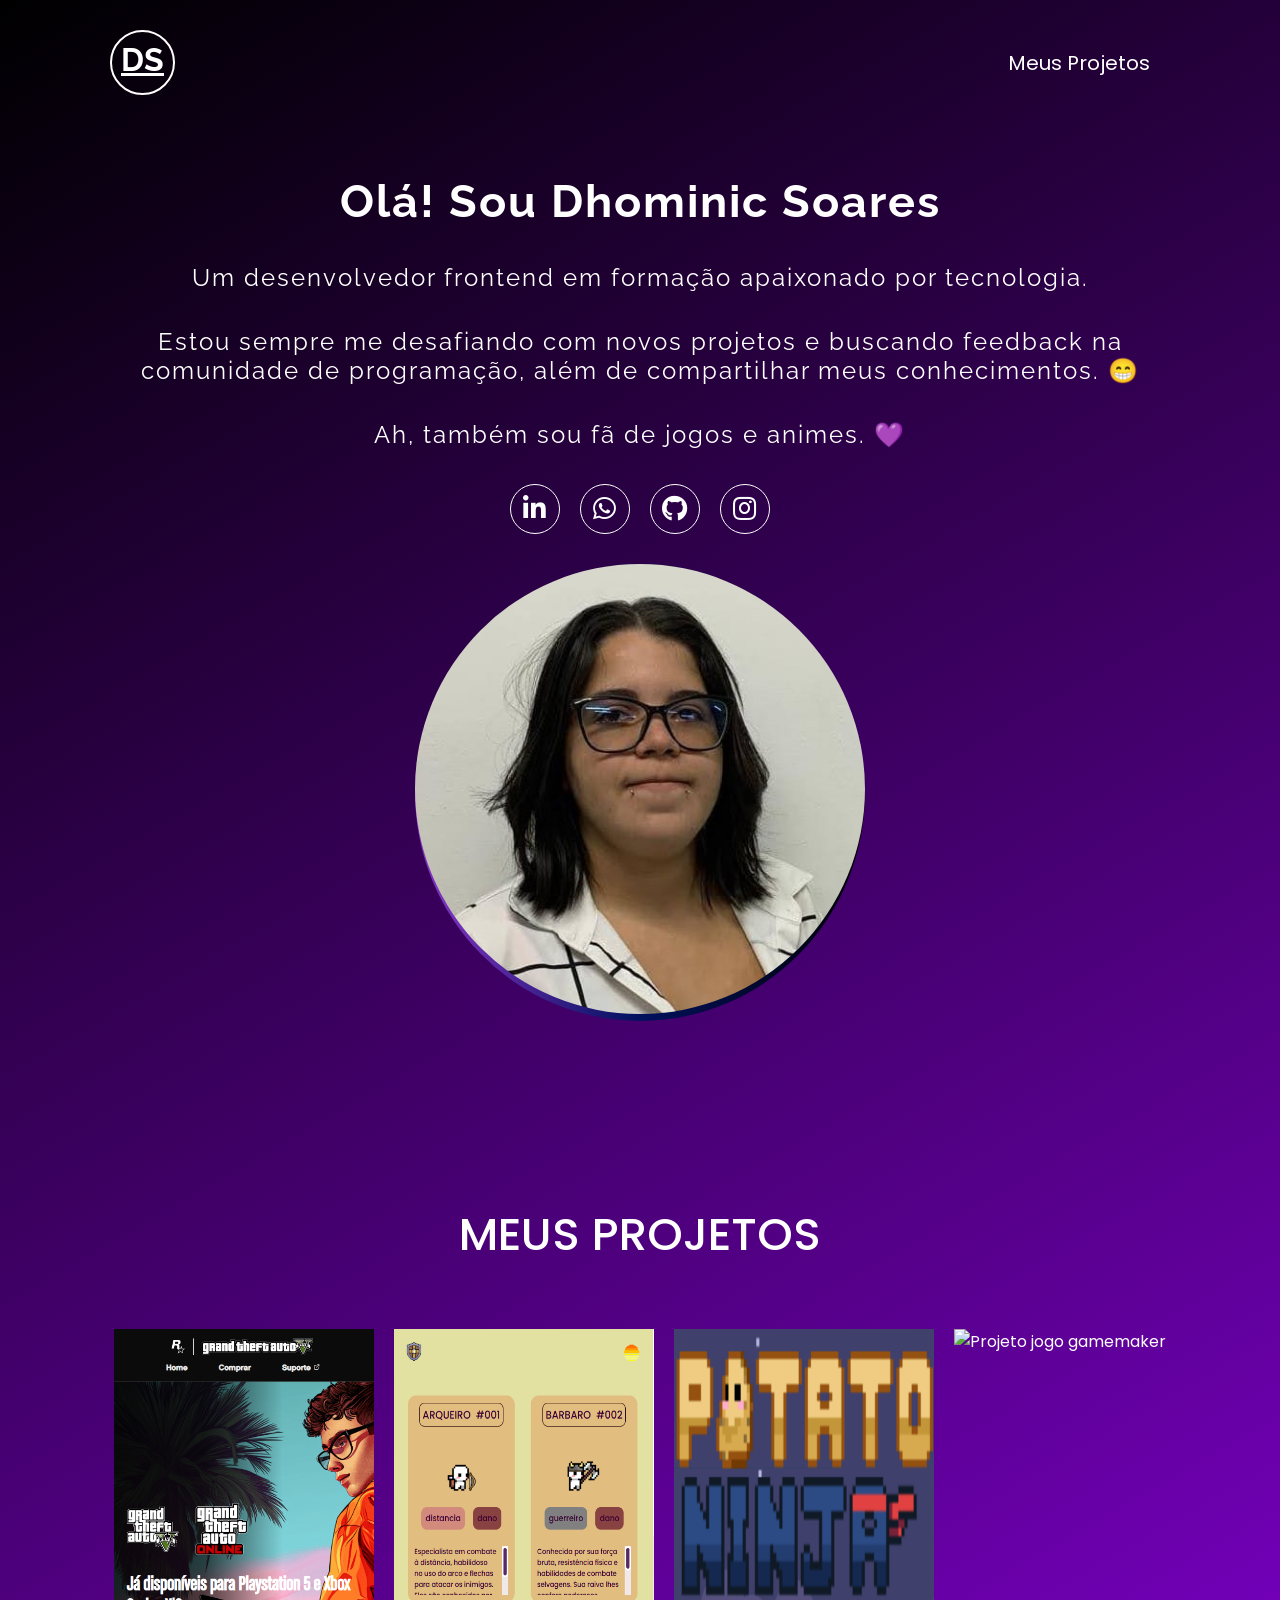
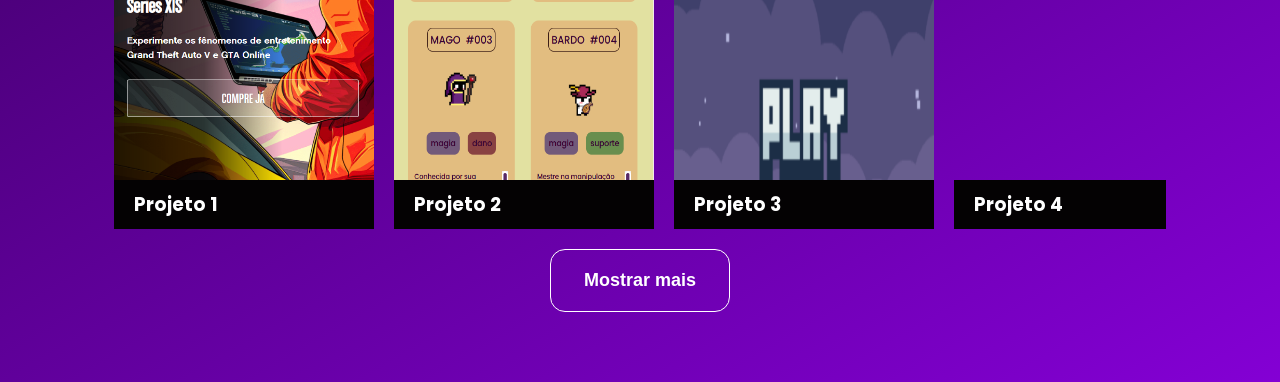
==== projeto-portifolio/index.html @ 5e1f6e1f "Add files via upload" ====
<!DOCTYPE html>
<html lang="pt-BR">
  <head>
    <meta charset="UTF-8" />
    <meta name="viewport" content="width=device-width, initial-scale=1.0" />
    <title>Dhominic Soares - Desenvolvedor Frontend</title>

    <link
      rel="stylesheet"
      href="https://cdnjs.cloudflare.com/ajax/libs/font-awesome/5.15.4/css/all.min.css"/>

    <link
      rel="stylesheet"
      href="https://cdn.jsdelivr.net/gh/devicons/devicon@v2.14.0/devicon.min.css"/>

    <link rel="preconnect" href="https://fonts.googleapis.com" />
    <link rel="preconnect" href="https://fonts.gstatic.com" crossorigin />
    <link
      href="https://fonts.googleapis.com/css2?family=Poppins:ital,wght@0,100;0,200;0,300;0,400;0,500;0,600;0,700;0,800;0,900;1,100;1,200;1,300;1,400;1,500;1,600;1,700;1,800;1,900&family=Raleway:ital,wght@0,100..900;1,100..900&display=swap"
      rel="stylesheet"/>

    <link rel="stylesheet" href="./src/css/reset.css">
    <link rel="stylesheet" href="./src/css/estilos.css">
    <link rel="stylesheet" href="./src/css/responsivo.css">

  </head>
  <body>
    <header class="cabecalho">
      <a href="#">
        <h1 class="logo">DS</h1>
      </a>

      <nav class="menu">
        <ul>
          <li>
            <a href="#projetos">Meus projetos</a>
          </li>
        </ul>
      </nav>
    </header>
    <section class="home">
      <div class="informacoes">
        <h1>Olá! Sou Dhominic Soares</h1>
        <p>Um desenvolvedor frontend em formação apaixonado por tecnologia.</p>
        <p>
          Estou sempre me desafiando com novos projetos e buscando feedback na
          comunidade de programação, além de compartilhar meus conhecimentos. 😁
        </p>
        <p>Ah, também sou fã de jogos e animes. 💜</p>

        <ul class="redes-sociais">
          <li>
            <a
              href="https://www.linkedin.com/in/dhominic-soares-111437237/"
              title="Ir para o LinkedIn"
              target="_blank"
            >
              <i class="fab fa-linkedin-in"></i>
            </a>
          </li>

          <li>
            <a
              href="https://wa.me/5581996893222"
              title="Enviar Mensagem no WhatsApp"
              target="_blank"
            >
              <i class="fab fa-whatsapp"></i>
            </a>
          </li>

          <li>
            <a
              href="https://github.com/DhominicSV"
              title="Ir para o GitHub"
              target="_blank"
            >
              <i class="fab fa-github"></i>
            </a>
          </li>

          <li>
            <a
              href="https://www.instagram.com/matsuri.aiha/"
              title="Ir para o Instagram"
              target="_blank"
            >
              <i class="fab fa-instagram"></i>
            </a>
          </li>
        </ul>
      </div>

      <div class="container-foto">
        <div class="foto sombra-interna">
          <img
            src="./src/imagens/minha-foto.jpg"
            alt="foto do portfólio de Dhominic"
          />
        </div>
      </div>
    </section>
    <section class="projetos" id="projetos">
      <h2 class="titulo">Meus projetos</h2>

      <div class="container-projetos">
        <div class="projeto ativo">
          <a href="https://github.com/DhominicSV/Projeto-GTA.git" target="_blank">
            <img
              src="./src/imagens/projeto-gta.png"
              alt="Projeto Landing page GTA"
            />
            <h3>Projeto 1</h3>

            <div class="informacoes-projeto">
              <p>Projeto feito usando HTML, CSS e JavaScript</p>
              <p>🔗 Ver no GitHub Pages</p>
            </div>
          </a>
        </div>

        <div class="projeto ativo">
          <a
            href="https://github.com/DhominicSV/listagem-cartas-classes.git"
            target="_blank"
          >
            <img
              src="./src/imagens/projeto-cartas-rpg.png"
              alt="Projeto listagem de classes"
            />
            <h3>Projeto 2</h3>
            <div class="informacoes-projeto">
              <p>Projeto feito usando HTML, CSS e JavaScript</p>
              <p>🔗 Ver no GitHub Pages</p>
            </div>
          </a>
        </div>

        <div class="projeto ativo">
          <a
            href="https://dhominicsv.itch.io/batata-ninja"
            target="_blank"
          >
            <img
              src="./src/imagens/projeto-jogo-crianca_resized.png"
              alt="Projeto jogo construc3"
            />
            <h3>Projeto 3</h3>
            <div class="informacoes-projeto">
              <p>Projeto usando Python e lógica de programação</p>
              <p>🔗 Ver no itch.io</p>
            </div>
          </a>
        </div>

        <div class="projeto ativo">
          <a href="https://github.com/" target="_blank">
            <img
              src="https://via.placeholder.com/515X700"
              alt="Projeto jogo gamemaker"
            />
            <h3>Projeto 4</h3>
            <div class="informacoes-projeto">
              <p>Projeto feito usando ...</p>
              <p>🔗 Ver no ...</p>
            </div>
          </a>
        </div>

        <div class="projeto">
          <a href="#" target="_blank">
            <img
              src="https://via.placeholder.com/515X700"
              alt="Projeto landing page Mario"
            />
            <h3>Projeto 5</h3>
            <div class="informacoes-projeto">
              <p>Projeto feito usando ...</p>
              <p>🔗 Ver no ...</p>
            </div>
          </a>
        </div>

        <div class="projeto">
          <a href="#" target="_blank">
            <img
              src="https://via.placeholder.com/515X700"
              alt="Capa do projeto"
            />
            <h3>Projeto 6</h3>
            <div class="informacoes-projeto">
              <p>Projeto feito usando ...</p>
              <p>🔗 Ver no ...</p>
            </div>
          </a>
        </div>

        <div class="projeto">
          <a href="#" target="_blank">
            <img
              src="https://via.placeholder.com/515X700"
              alt="Capa do projeto"
            />
            <h3>Projeto 7</h3>
            <div class="informacoes-projeto">
              <p>Projeto feito usando ...</p>
              <p>🔗 Ver no ...</p>
            </div>
          </a>
        </div>

        <div class="projeto">
          <a href="#" target="_blank">
            <img
              src="https://via.placeholder.com/515X700"
              alt="Capa do projeto"
            />
            <h3>Projeto 8</h3>
            <div class="informacoes-projeto">
              <p>Projeto feito usando ...</p>
              <p>🔗 Ver no ...</p>
            </div>
          </a>
        </div>
      </div>

      <button class="btn-mostrar-projetos">Mostrar mais</button>
    </section>

    <script src="./src/js/index.js"></script>
    
  </body>
</html>
---- projeto-portifolio/src/css/estilos.css ----
html{
    color: #fff; /* todas letras */
    scroll-behavior: smooth; /* faz a rolagem ficar suave */
}

body{
    font-family: "Poppins", sans-serif;
    margin: 0 auto; /* margem 0 em cima e em baixo e auto da direita e esquerda */
    max-width: 1120px;
    background: linear-gradient(150deg, #000000, #9e00ff);
    background-size: 120% 120%;
}

.cabecalho{
    display: flex; /* coloca os elementos um do lado do outro */
    justify-content: space-between; /* espaço entre elementos */
    align-items: center;
    padding: 30px 15px; /* 30 em cima e embaixo e 15 na direita e esquerda */
}

.cabecalho .logo{
    background-color: none;
    width: 65px;
    height: 65px;
    border-radius: 50%; /* circulo da logo */
    border: 2px solid #fff;
    text-decoration: underline; /* _ em baixo da letras */
    text-align: center;
    line-height: 55px; /* altura da linha */
    font-family: "Raleway", sans-serif;
    transition: 0.2s;
}

.cabecalho a:hover .logo{
    color: #9443d8;
    border: 2px solid #9443d8;
}

.cabecalho .menu li a{
    font-size: 20px;
    text-transform: capitalize; /* deixou a primeiras letras da frase maiuscula */
    padding: 10px 20px; /* espaço interno */
    transition: 0.2s;
}

.cabecalho .menu li a:hover{
    background-color: #9443d8;
    color: #fff;
    border-radius: 50px;
}

.home{
    display: flex;
    min-height: calc(100vh - 125px); /* o 125 é o tamanho do cabeçalho,o vh é altura de 100% */
    align-items: center;
    gap: 50px; /* separação entre elemetos */
    justify-content: space-between;
}

.home .informacoes{
    display: flex;
    flex-direction: column;
    gap: 15px;
    letter-spacing: 2px; /* espaço entre as letras */
    padding: 0 15px;
    max-width: 50%;
}

.home .informacoes h1{
    font-family: "Raleway", sans-serif;
    font-size: 45px;
    margin-bottom: 20px; /* margem de baixo */
}

.home .informacoes p{
    font-family: "Raleway", sans-serif;
    font-size: 24px;
    margin-bottom: 20px;
}

.home .redes-sociais{
    display: flex;
    gap: 20px;  /* espaço entre as linhas */
}

.home .redes-sociais a i{
    border: 1px solid #fff;
    border-radius: 50%;
    width: 50px;
    height: 50px;
    padding: 10px;
    text-align: center;
    font-size: 26px;
    transition: 0.3s;
}

.home .redes-sociais a i:hover{
    color: #9443d8;
    border: 1px solid #9443d8;
    transform: scale(1.1);
}

.home .container-foto .foto{
    max-width: 450px;
    border-radius: 50%;
}

.home .container-foto img{
    width: 100%;
    border-radius: 50%; /* deixar a foto dentro do circulo */
}

.home .foto.sombra-interna{
    background: linear-gradient(to right, #8A35C8, #00115e, #000000);
    animation: gradient-animation 2s ease infinite;
}

.projetos{
    padding: 70px 0 70px; /* 70 em cima 70 em baixo e 0 dos lados  */
}

.projetos .titulo{
    text-align: center;
    padding: 60px 0;
    font-size: 45px;
    font-weight: 500;
    text-transform: uppercase; /* texto maiusculo */
}

.projetos .container-projetos{
    display: flex;
    gap: 20px;
    flex-wrap: wrap; /* quebrar para baixo um do outro */
    margin-bottom: 20px;
    justify-content: center;
}

.projetos .projeto{
    max-width: 260px;
    max-height: 500px;
    position: relative; /* presisa para o position absolute */
    display: none; /* pra tirar todos projetos da tela */
}

.projetos .projeto.ativo{
    display: block; /* para mostrar apenas o projetos com classe ATIVO */
}

.projetos .projeto img{
    height: 100%;
}

.projetos .projeto h3{
    background-color: #040203;
    width: 100%;
    padding-left: 20px; /* para separa um pouco o texto  */
    padding-bottom: 10px;
    padding-top: 10px;
    position: absolute; /* pra ter um efeito de profundidade, pra parecer que esta em cima da foto */ 
    bottom: 0;
}

.projetos .projeto .informacoes-projeto{
    background-color: #040203;
    position: absolute;
    top: 0;
    width: 100%;
    height: 100%;
    font-weight: 600;
    opacity: 0;
    transition: 0.3s;
    padding: 20px;
}

.projetos .container-projetos .projeto:hover .informacoes-projeto{
    opacity: 0.7;
    background-color: #000;
}

.projetos .btn-mostrar-projetos{
    background: none;
    border: 1px solid #fff;
    border-radius: 15px;
    color: #fff;
    width: 180px;
    padding: 20px;
    font-size: 18px;
    font-weight: 600;
    margin: 0 auto;
    display: flex;
    justify-content: center;
    align-items: center;
    cursor: pointer;
}

.projetos .btn-mostrar-projetos:hover{
    background-color: #9443d8;
    transition: 0.3s;
}

.projetos .btn-mostrar-projetos.remover{
    display: none;
}

@keyframes gradient-animation {
    0%{
        background-position: 0% 50%;
    }

    50%{
        background-position: 100% 50%;
    }

    100%{
        background-position: 0% 50%;
    }
}
---- projeto-portifolio/src/css/responsivo.css ----
@media(max-width: 1280px) {

    .cabecalho{
        padding: 30px;  /* espaçamento de 30pixel de todos os lados */
    }

    .home{
        flex-direction: column; /* colocou um abaixo do outro, para a visualização no cllr */
        align-items: center; 
        margin: 50px 0; /* 50 pra cima e baixo e 0 para os lados */
        gap: 30px;
    }

    .home .informacoes{
        max-width: 100%;    /* para o texto ocupar a tela toda */
        text-align: center; /* centralizar texto */
        align-items: center;    /* centralizar elementos, no caso foi as redes sociais*/
    }

    .projetos .container-projetos{
        padding: 0 30px;    /* espaçamento 0 cima e baixo e 30 dos lados */
    }
}

@media(max-width: 425px) {

    .home .informacoes h1{
        font-size: 30px;    /* diminuiu o titulo */
    }

    .home .informacoes p{
        font-size: 16px;    /* diminuiu o tamanho das letras do texto */
    }

    .home .container-foto img{
        max-width: 320px;   /* diminuiu a foto */
    }

    .projetos {
        padding: 30px;
    }
}
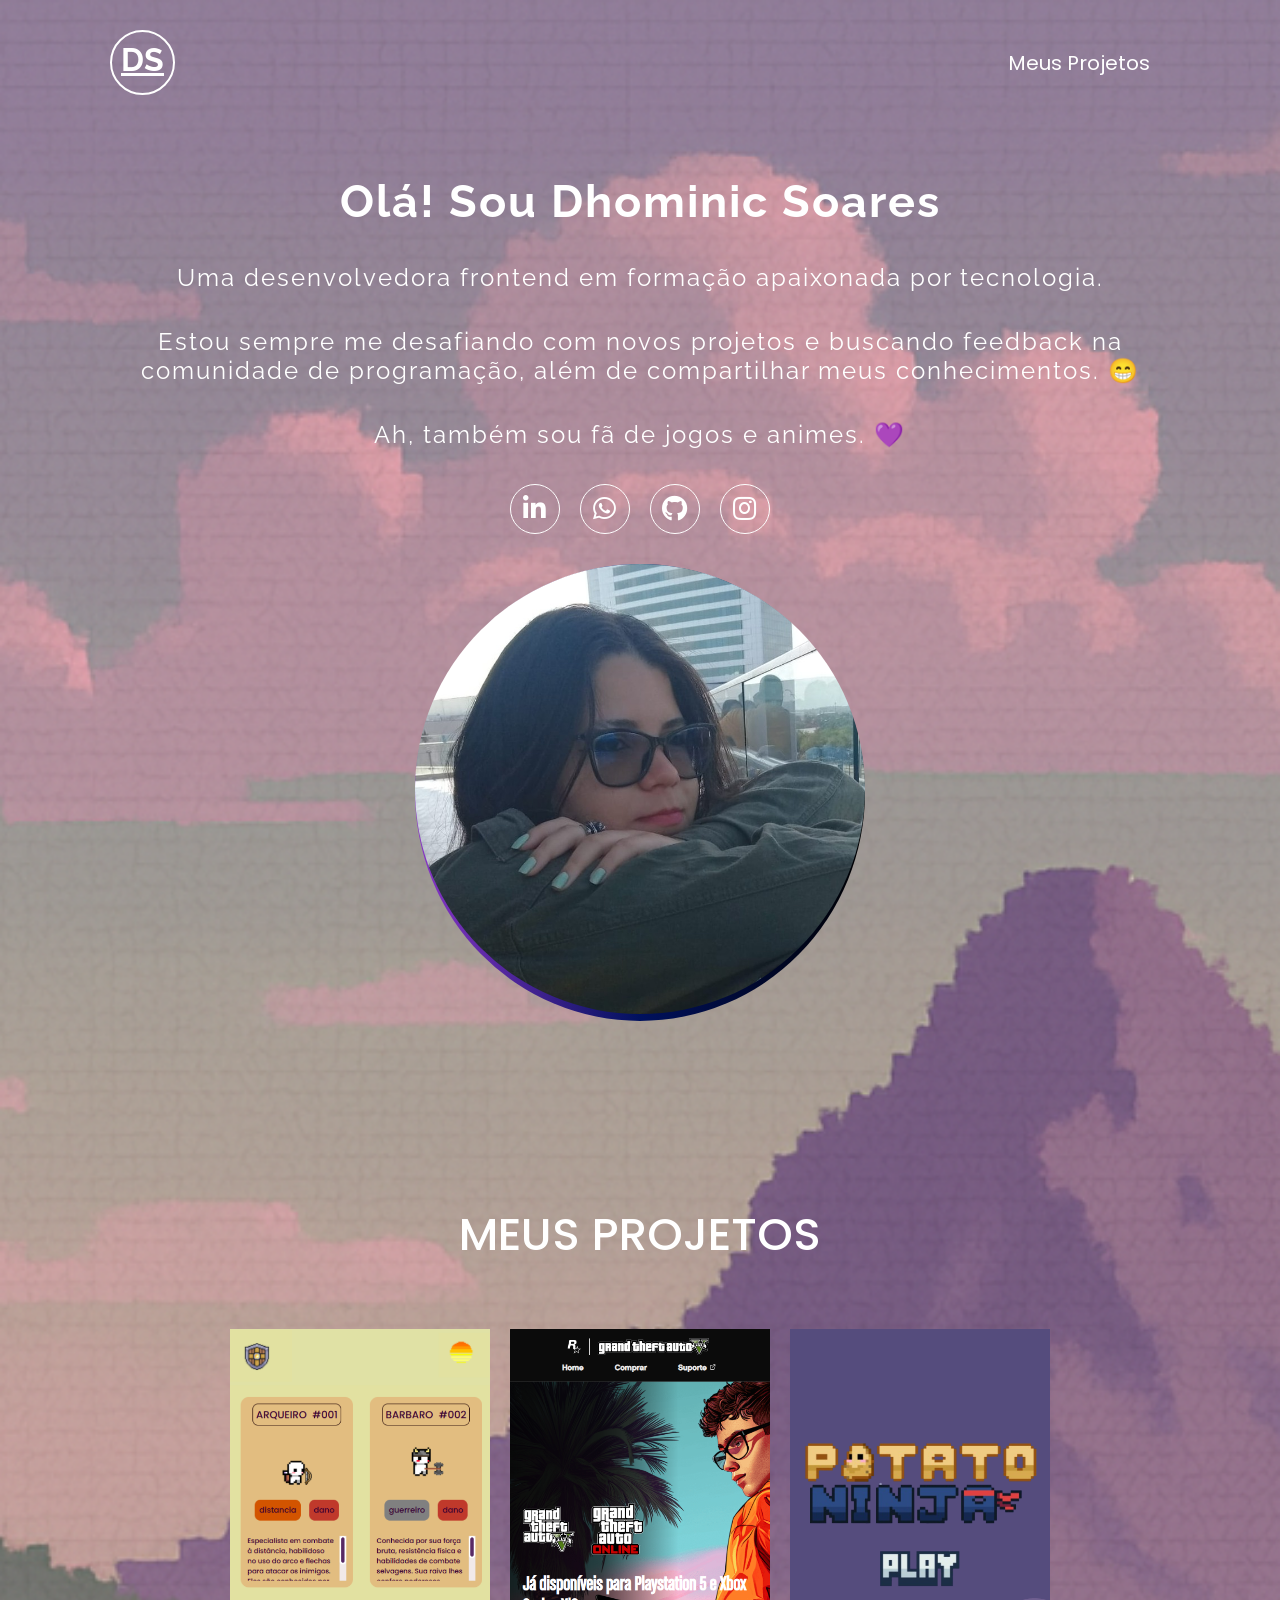
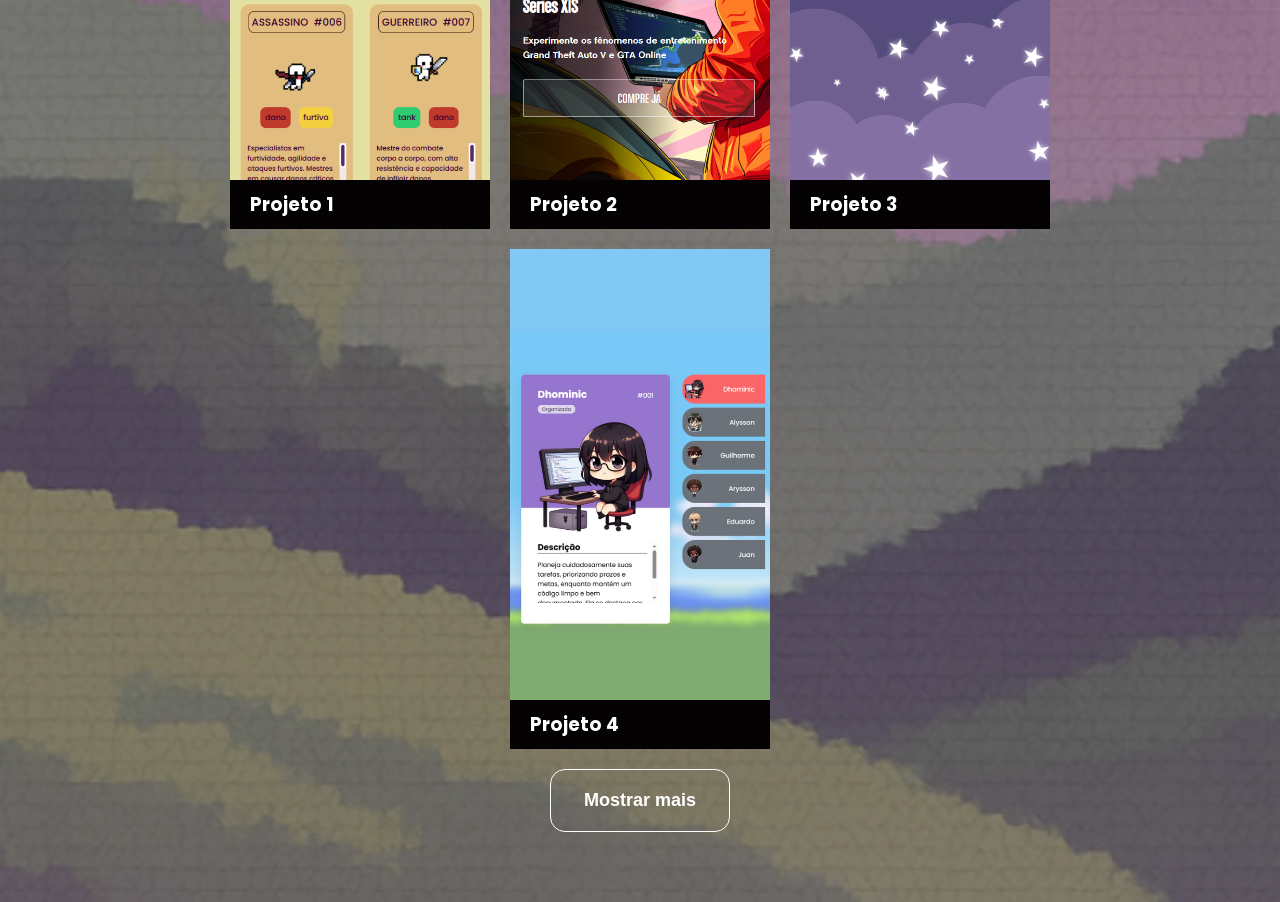
==== commit e0197f90: "Add files via upload" ====
--- a/projeto-portifolio/index.html
+++ b/projeto-portifolio/index.html
@@ -41,7 +41,7 @@
     <section class="home">
       <div class="informacoes">
         <h1>Olá! Sou Dhominic Soares</h1>
-        <p>Um desenvolvedor frontend em formação apaixonado por tecnologia.</p>
+        <p>Uma desenvolvedora frontend em formação apaixonada por tecnologia.</p>
         <p>
           Estou sempre me desafiando com novos projetos e buscando feedback na
           comunidade de programação, além de compartilhar meus conhecimentos. 😁
@@ -105,10 +105,10 @@
 
       <div class="container-projetos">
         <div class="projeto ativo">
-          <a href="https://github.com/DhominicSV/Projeto-GTA.git" target="_blank">
-            <img
-              src="./src/imagens/projeto-gta.png"
-              alt="Projeto Landing page GTA"
+          <a href="https://dhominicsv.github.io/listagem-cartas-classes/" target="_blank">
+            <img
+              src="./src/imagens/projeto-cartas.png"
+              alt="Projeto listagem de classes"
             />
             <h3>Projeto 1</h3>
 
@@ -121,12 +121,12 @@
 
         <div class="projeto ativo">
           <a
-            href="https://github.com/DhominicSV/listagem-cartas-classes.git"
+            href="https://dhominicsv.github.io/Projeto-GTA/"
             target="_blank"
           >
             <img
-              src="./src/imagens/projeto-cartas-rpg.png"
-              alt="Projeto listagem de classes"
+              src="./src/imagens/projeto-gta.png"
+              alt="Projeto gta page"
             />
             <h3>Projeto 2</h3>
             <div class="informacoes-projeto">
@@ -142,7 +142,7 @@
             target="_blank"
           >
             <img
-              src="./src/imagens/projeto-jogo-crianca_resized.png"
+              src="./src/imagens/projeto-jogo-infantil.png"
               alt="Projeto jogo construc3"
             />
             <h3>Projeto 3</h3>
@@ -154,12 +154,40 @@
         </div>
 
         <div class="projeto ativo">
-          <a href="https://github.com/" target="_blank">
+          <a href="https://dhominicsv.github.io/Projeto-InfoDex/" target="_blank">
+            <img
+              src="./src/imagens/projeto-infodex.png"
+              alt="Projeto info-dex"
+            />
+            <h3>Projeto 4</h3>
+            <div class="informacoes-projeto">
+              <p>Projeto feito usando HTML, CSS e JavaScript</p>
+              <p>🔗 Ver no GitHub Pages</p>
+            </div>
+          </a>
+        </div>
+
+        <div class="projeto">
+          <a href="https://dhominicsv.github.io/Projeto-yugioh/" target="_blank">
+            <img
+              src="./src/imagens/projeto-yugioh.png"
+              alt="Projeto infodex"
+            />
+            <h3>Projeto 5</h3>
+            <div class="informacoes-projeto">
+              <p>Projeto feito usando HTML, CSS e JavaScript</p>
+              <p>🔗 Ver no GitHub Pages</p>
+            </div>
+          </a>
+        </div>
+
+        <div class="projeto">
+          <a href="#" target="_blank">
             <img
               src="https://via.placeholder.com/515X700"
-              alt="Projeto jogo gamemaker"
-            />
-            <h3>Projeto 4</h3>
+              alt="projeto roguelike? (em breve)"
+            />
+            <h3>Projeto 6</h3>
             <div class="informacoes-projeto">
               <p>Projeto feito usando ...</p>
               <p>🔗 Ver no ...</p>
@@ -171,35 +199,7 @@
           <a href="#" target="_blank">
             <img
               src="https://via.placeholder.com/515X700"
-              alt="Projeto landing page Mario"
-            />
-            <h3>Projeto 5</h3>
-            <div class="informacoes-projeto">
-              <p>Projeto feito usando ...</p>
-              <p>🔗 Ver no ...</p>
-            </div>
-          </a>
-        </div>
-
-        <div class="projeto">
-          <a href="#" target="_blank">
-            <img
-              src="https://via.placeholder.com/515X700"
-              alt="Capa do projeto"
-            />
-            <h3>Projeto 6</h3>
-            <div class="informacoes-projeto">
-              <p>Projeto feito usando ...</p>
-              <p>🔗 Ver no ...</p>
-            </div>
-          </a>
-        </div>
-
-        <div class="projeto">
-          <a href="#" target="_blank">
-            <img
-              src="https://via.placeholder.com/515X700"
-              alt="Capa do projeto"
+              alt="projeto 7"
             />
             <h3>Projeto 7</h3>
             <div class="informacoes-projeto">
--- a/projeto-portifolio/src/css/estilos.css
+++ b/projeto-portifolio/src/css/estilos.css
@@ -7,8 +7,11 @@
     font-family: "Poppins", sans-serif;
     margin: 0 auto; /* margem 0 em cima e em baixo e auto da direita e esquerda */
     max-width: 1120px;
-    background: linear-gradient(150deg, #000000, #9e00ff);
-    background-size: 120% 120%;
+    /* background: linear-gradient(150deg, #000000, #9e00ff);
+    background-size: 120% 120%; */
+    background-image: url("../imagens/fundo.png");
+    background-size: cover;
+    background-position: center;
 }
 
 .cabecalho{
@@ -31,7 +34,7 @@
     transition: 0.2s;
 }
 
-.cabecalho a:hover .logo{
+.cabecalho a:hover .logo{  /* fundo das letras do cabeçalho */
     color: #9443d8;
     border: 2px solid #9443d8;
 }
@@ -138,12 +141,12 @@
 .projetos .projeto{
     max-width: 260px;
     max-height: 500px;
-    position: relative; /* presisa para o position absolute */
+    position: relative; /* precisa para o position absolute */
     display: none; /* pra tirar todos projetos da tela */
 }
 
 .projetos .projeto.ativo{
-    display: block; /* para mostrar apenas o projetos com classe ATIVO */
+    display: block; /* para mostrar apenas os projetos com classe ATIVO */
 }
 
 .projetos .projeto img{
@@ -201,17 +204,3 @@
 .projetos .btn-mostrar-projetos.remover{
     display: none;
 }
-
-@keyframes gradient-animation {
-    0%{
-        background-position: 0% 50%;
-    }
-
-    50%{
-        background-position: 100% 50%;
-    }
-
-    100%{
-        background-position: 0% 50%;
-    }
-}
